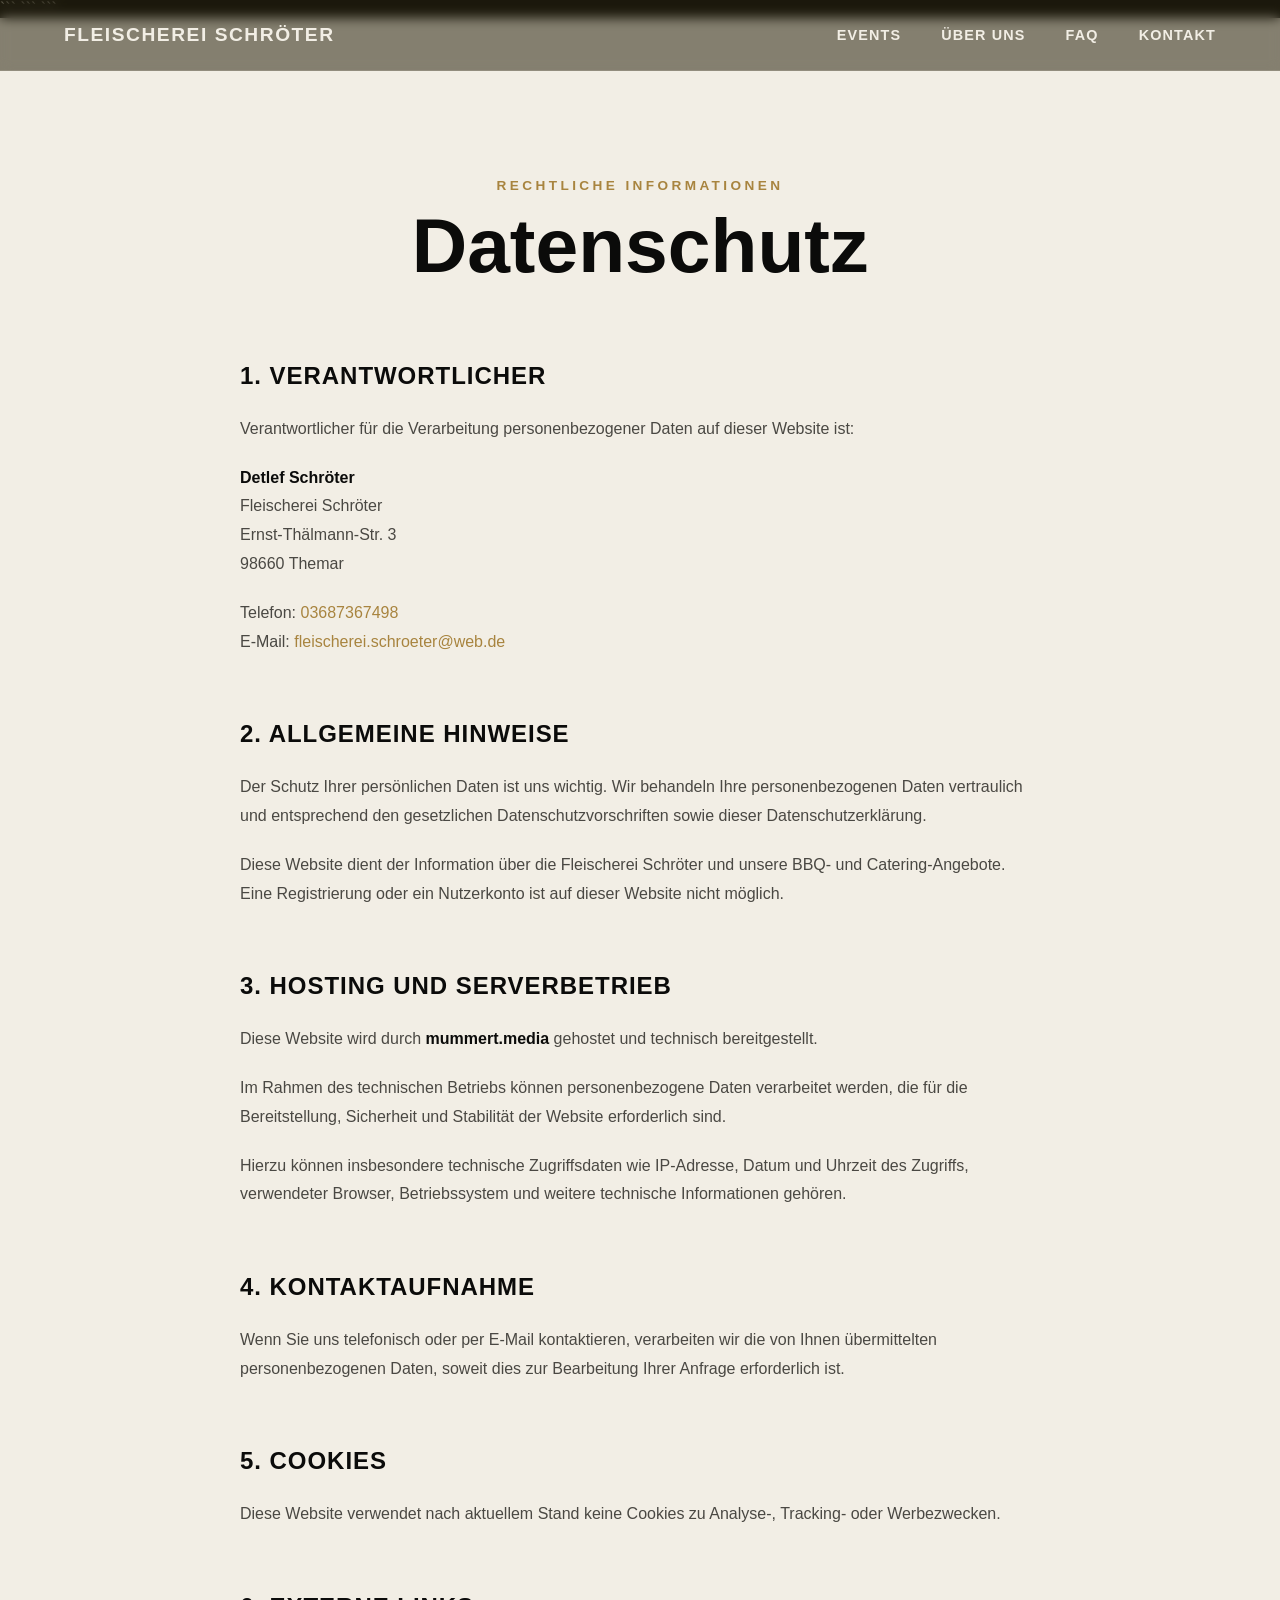
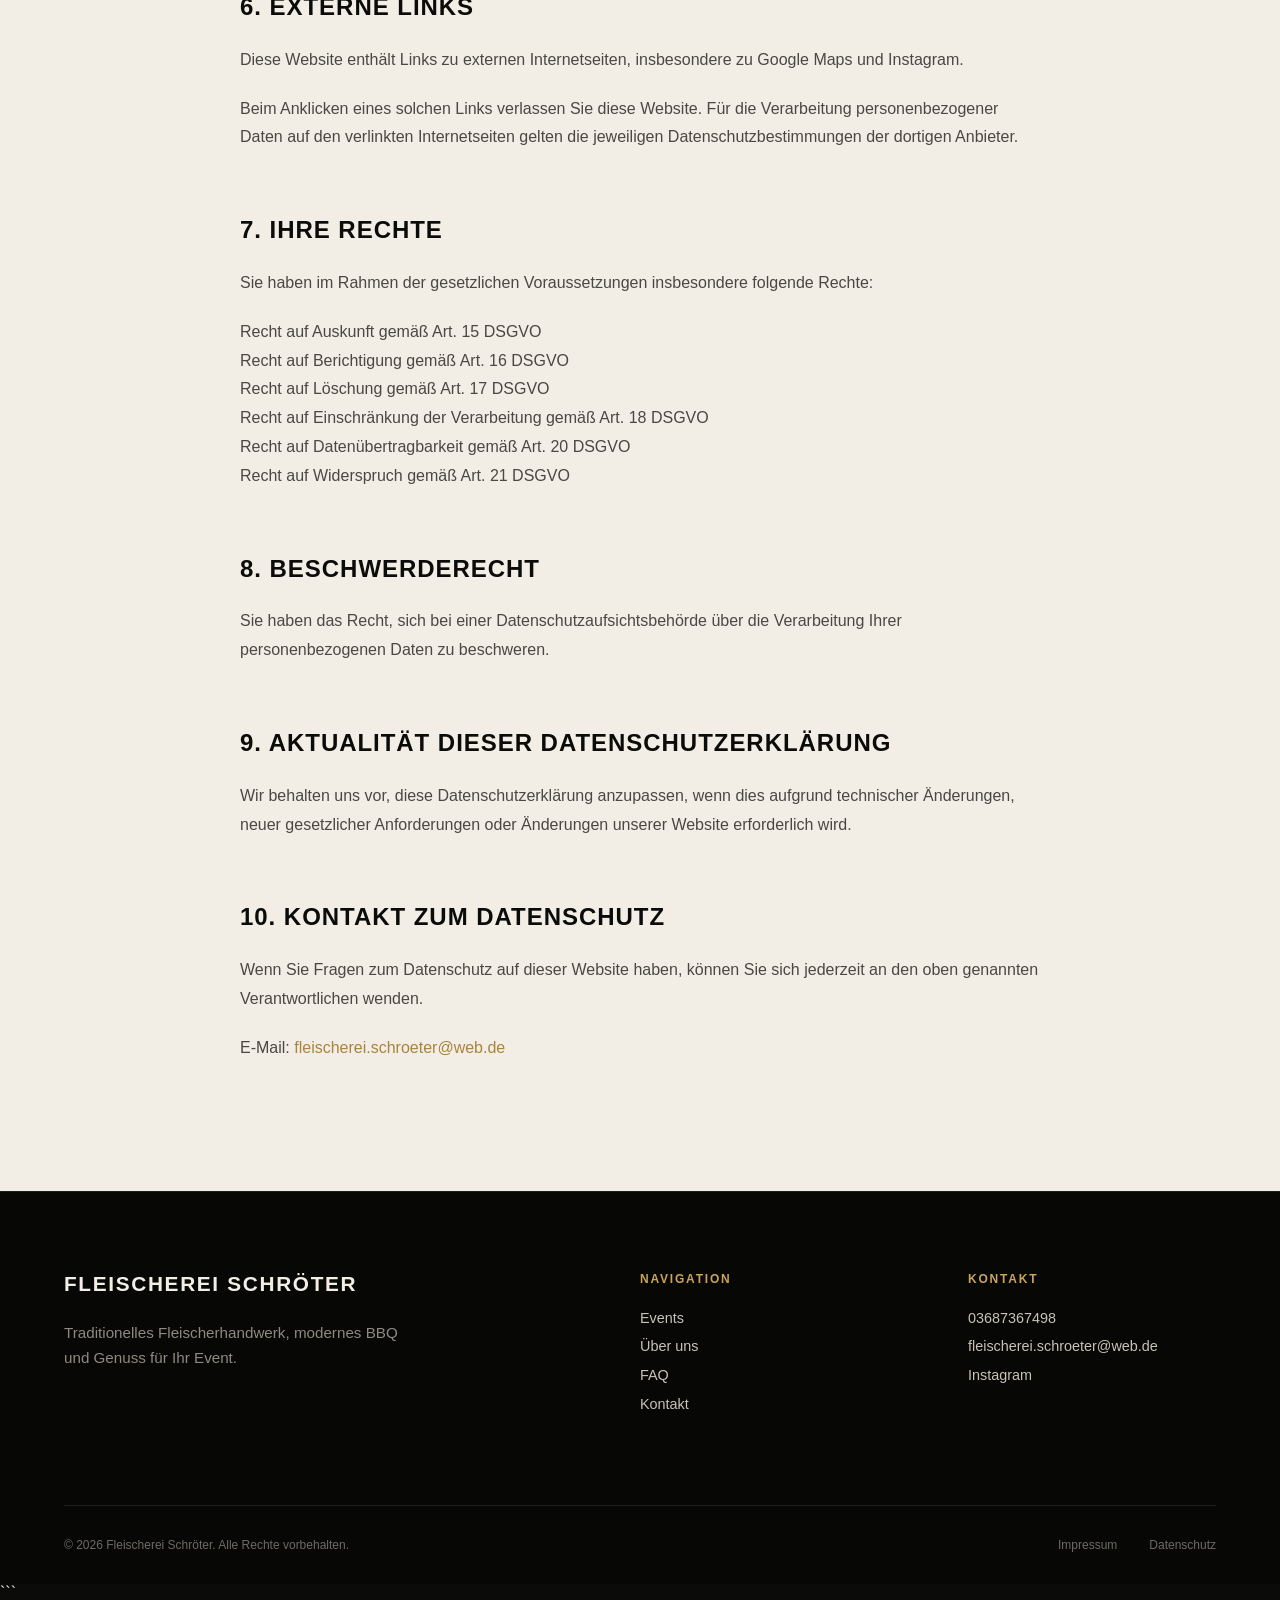
==== datenschutz.html @ 28e745dc "Initial commit" ====
<!DOCTYPE html>

<html lang="de">

<head>

```
<meta charset="UTF-8">

<meta
    name="viewport"
    content="width=device-width, initial-scale=1.0"
>

<title>Datenschutz | Fleischerei Schröter</title>

<link
    rel="stylesheet"
    href="css/style.css"
>
```

</head>

<body>

```
<header>

    <nav>

        <a
            href="index.html"
            class="logo"
        >
            Fleischerei Schröter
        </a>


        <button
            class="menu-toggle"
            aria-label="Menü öffnen"
        >

            <span></span>
            <span></span>
            <span></span>

        </button>


        <div class="nav-links">

            <a href="index.html#events">
                Events
            </a>

            <a href="index.html#about">
                Über uns
            </a>

            <a href="index.html#faq">
                FAQ
            </a>

            <a href="index.html#contact">
                Kontakt
            </a>

        </div>

    </nav>

</header>


<main>

    <section class="legal-page">

        <div class="legal-container">

            <div class="legal-header">

                <p class="section-eyebrow">
                    Rechtliche Informationen
                </p>

                <h1>
                    Datenschutz
                </h1>

            </div>


            <div class="legal-content">


                <section>

                    <h2>
                        1. Verantwortlicher
                    </h2>

                    <p>
                        Verantwortlicher für die Verarbeitung
                        personenbezogener Daten auf dieser Website ist:
                    </p>

                    <p>
                        <strong>
                            Detlef Schröter
                        </strong><br>

                        Fleischerei Schröter<br>

                        Ernst-Thälmann-Str. 3<br>

                        98660 Themar
                    </p>

                    <p>
                        Telefon:
                        <a href="tel:03687367498">
                            03687367498
                        </a>
                        <br>

                        E-Mail:
                        <a href="mailto:fleischerei.schroeter@web.de">
                            fleischerei.schroeter@web.de
                        </a>
                    </p>

                </section>


                <section>

                    <h2>
                        2. Allgemeine Hinweise
                    </h2>

                    <p>
                        Der Schutz Ihrer persönlichen Daten ist uns
                        wichtig. Wir behandeln Ihre personenbezogenen
                        Daten vertraulich und entsprechend den
                        gesetzlichen Datenschutzvorschriften sowie
                        dieser Datenschutzerklärung.
                    </p>

                    <p>
                        Diese Website dient der Information über die
                        Fleischerei Schröter und unsere BBQ- und
                        Catering-Angebote. Eine Registrierung oder ein
                        Nutzerkonto ist auf dieser Website nicht möglich.
                    </p>

                </section>


                <section>

                    <h2>
                        3. Hosting und Serverbetrieb
                    </h2>

                    <p>
                        Diese Website wird durch
                        <strong>mummert.media</strong> gehostet und
                        technisch bereitgestellt.
                    </p>

                    <p>
                        Im Rahmen des technischen Betriebs können
                        personenbezogene Daten verarbeitet werden,
                        die für die Bereitstellung, Sicherheit und
                        Stabilität der Website erforderlich sind.
                    </p>

                    <p>
                        Hierzu können insbesondere technische
                        Zugriffsdaten wie IP-Adresse, Datum und Uhrzeit
                        des Zugriffs, verwendeter Browser,
                        Betriebssystem und weitere technische
                        Informationen gehören.
                    </p>

                </section>


                <section>

                    <h2>
                        4. Kontaktaufnahme
                    </h2>

                    <p>
                        Wenn Sie uns telefonisch oder per E-Mail
                        kontaktieren, verarbeiten wir die von Ihnen
                        übermittelten personenbezogenen Daten, soweit
                        dies zur Bearbeitung Ihrer Anfrage erforderlich
                        ist.
                    </p>

                </section>


                <section>

                    <h2>
                        5. Cookies
                    </h2>

                    <p>
                        Diese Website verwendet nach aktuellem Stand
                        keine Cookies zu Analyse-, Tracking- oder
                        Werbezwecken.
                    </p>

                </section>


                <section>

                    <h2>
                        6. Externe Links
                    </h2>

                    <p>
                        Diese Website enthält Links zu externen
                        Internetseiten, insbesondere zu Google Maps
                        und Instagram.
                    </p>

                    <p>
                        Beim Anklicken eines solchen Links verlassen
                        Sie diese Website. Für die Verarbeitung
                        personenbezogener Daten auf den verlinkten
                        Internetseiten gelten die jeweiligen
                        Datenschutzbestimmungen der dortigen Anbieter.
                    </p>

                </section>


                <section>

                    <h2>
                        7. Ihre Rechte
                    </h2>

                    <p>
                        Sie haben im Rahmen der gesetzlichen
                        Voraussetzungen insbesondere folgende Rechte:
                    </p>

                    <p>
                        Recht auf Auskunft gemäß Art. 15 DSGVO<br>
                        Recht auf Berichtigung gemäß Art. 16 DSGVO<br>
                        Recht auf Löschung gemäß Art. 17 DSGVO<br>
                        Recht auf Einschränkung der Verarbeitung
                        gemäß Art. 18 DSGVO<br>
                        Recht auf Datenübertragbarkeit gemäß
                        Art. 20 DSGVO<br>
                        Recht auf Widerspruch gemäß Art. 21 DSGVO
                    </p>

                </section>


                <section>

                    <h2>
                        8. Beschwerderecht
                    </h2>

                    <p>
                        Sie haben das Recht, sich bei einer
                        Datenschutzaufsichtsbehörde über die
                        Verarbeitung Ihrer personenbezogenen Daten
                        zu beschweren.
                    </p>

                </section>


                <section>

                    <h2>
                        9. Aktualität dieser Datenschutzerklärung
                    </h2>

                    <p>
                        Wir behalten uns vor, diese
                        Datenschutzerklärung anzupassen, wenn dies
                        aufgrund technischer Änderungen, neuer
                        gesetzlicher Anforderungen oder Änderungen
                        unserer Website erforderlich wird.
                    </p>

                </section>


                <section>

                    <h2>
                        10. Kontakt zum Datenschutz
                    </h2>

                    <p>
                        Wenn Sie Fragen zum Datenschutz auf dieser
                        Website haben, können Sie sich jederzeit an
                        den oben genannten Verantwortlichen wenden.
                    </p>

                    <p>
                        E-Mail:
                        <a href="mailto:fleischerei.schroeter@web.de">
                            fleischerei.schroeter@web.de
                        </a>
                    </p>

                </section>


            </div>

        </div>

    </section>

</main>


<footer>

    <div class="footer-container">

        <div class="footer-main">

            <div class="footer-brand">

                <a
                    href="index.html"
                    class="footer-logo"
                >
                    Fleischerei Schröter
                </a>

                <p>
                    Traditionelles Fleischerhandwerk,
                    modernes BBQ und Genuss für Ihr Event.
                </p>

            </div>


            <div class="footer-navigation">

                <h3>
                    Navigation
                </h3>

                <a href="index.html#events">
                    Events
                </a>

                <a href="index.html#about">
                    Über uns
                </a>

                <a href="index.html#faq">
                    FAQ
                </a>

                <a href="index.html#contact">
                    Kontakt
                </a>

            </div>


            <div class="footer-contact">

                <h3>
                    Kontakt
                </h3>

                <a href="tel:03687367498">
                    03687367498
                </a>

                <a href="mailto:fleischerei.schroeter@web.de">
                    fleischerei.schroeter@web.de
                </a>

                <a
                    href="https://www.instagram.com/grillevents_schroeter/"
                    target="_blank"
                    rel="noopener noreferrer"
                >
                    Instagram
                </a>

            </div>

        </div>


        <div class="footer-bottom">

            <p>
                © 2026 Fleischerei Schröter.
                Alle Rechte vorbehalten.
            </p>

            <div class="footer-legal">

                <a href="impressum.html">
                    Impressum
                </a>

                <a href="datenschutz.html">
                    Datenschutz
                </a>

            </div>

        </div>

    </div>

</footer>


<script src="js/main.js"></script>
```

</body>

</html>
---- css/style.css ----
/* =========================
   RESET
   ========================= */

* {
    margin: 0;
    padding: 0;
    box-sizing: border-box;
}

html {
    scroll-behavior: smooth;
}

body {
    font-family: Arial, sans-serif;
    background-color: #0b0b0a;
    color: #f2eee5;
}


/* =========================
   HERO
   ========================= */

#hero {
    min-height: 100vh;

    display: flex;
    align-items: center;
    justify-content: center;

    position: relative;

    text-align: center;

    padding: 2rem;

    background-image: url("../assets/background.jpg");
    background-size: cover;
    background-position: center;
}


/* =========================
   HERO CONTENT
   ========================= */

.hero-content {
    max-width: 900px;
}

.hero-eyebrow {
    font-size: 1rem;
    text-transform: uppercase;
    letter-spacing: 0.3em;

    margin-bottom: 1.5rem;

    color: #c9a45c;
}

.hero-content h1 {
    font-size: clamp(3rem, 7vw, 6rem);
    line-height: 1;
    font-weight: 700;

    margin-bottom: 1.5rem;
}

.hero-subtitle {
    font-size: 1.25rem;
    letter-spacing: 0.08em;
    text-transform: uppercase;

    margin-bottom: 2.5rem;
}


/* =========================
   BUTTON
   ========================= */

.hero-button {
    display: inline-block;

    padding: 1rem 2rem;

    color: #0b0b0a;
    background-color: #c9a45c;

    text-decoration: none;
    font-weight: 700;
    text-transform: uppercase;
    letter-spacing: 0.08em;

    transition: 0.3s ease;
}

.hero-button:hover {
    background-color: #f2eee5;
}

/* =========================
   HEADER
   ========================= */

header {
    position: fixed;

    top: 0;
    left: 0;

    width: 100%;

    z-index: 10;

    background: rgba(43, 38, 16, 0.55);

    border-bottom: 1px solid rgba(242, 238, 229, 0.12);

    backdrop-filter: blur(6px);
}

nav {
    display: flex;

    align-items: center;
    justify-content: space-between;

    padding: 1.5rem 4rem;
}

.logo {
    color: #f2eee5;

    text-decoration: none;

    font-size: 1.2rem;
    font-weight: 700;

    letter-spacing: 0.08em;
    text-transform: uppercase;
}

.nav-links {
    display: flex;

    gap: 2.5rem;
}

.nav-links a {
    color: #f2eee5;

    text-decoration: none;

    font-size: 0.9rem;
    font-weight: 600;

    text-transform: uppercase;
    letter-spacing: 0.08em;

    transition: color 0.3s ease;
}

.nav-links a:hover {
    color: #c9a45c;
}

/* =========================
   EVENTS
   ========================= */

#events {
    padding: 8rem 4rem;

    background-color: #f2eee5;
    color: #0b0b0a;
}


/* =========================
   SECTION HEADER
   ========================= */

.section-header {
    max-width: 800px;

    margin: 0 auto 5rem;

    text-align: center;
}

.section-eyebrow {
    margin-bottom: 1rem;

    color: #a8843f;

    font-size: 0.85rem;
    font-weight: 700;

    text-transform: uppercase;
    letter-spacing: 0.25em;
}

.section-header h2 {
    margin-bottom: 1.5rem;

    font-size: clamp(2.5rem, 5vw, 4.5rem);
    line-height: 1;
}

.section-intro {
    max-width: 600px;

    margin: 0 auto;

    font-size: 1.1rem;
    line-height: 1.7;
}


/* =========================
   EVENTS GRID
   ========================= */

.events-grid {
    max-width: 1200px;

    margin: 0 auto;

    display: grid;

    grid-template-columns: repeat(2, 1fr);

    gap: 2rem;
}


/* =========================
   EVENT CARD
   ========================= */

.event-card {
    min-height: 500px;

    padding: 3rem;

    display: flex;
    align-items: center;

    border: 1px solid rgba(11, 11, 10, 0.15);

    background-color: #ebe6dc;

    transition:
        transform 0.3s ease,
        box-shadow 0.3s ease;
}

.event-content {
    width: 100%;
    text-align: center;
}

.event-card:hover {
    transform: translateY(-5px);

    box-shadow: 0 15px 40px rgba(0, 0, 0, 0.12);
}

.event-link {
    display: inline-flex;

    align-items: center;
    gap: 0.75rem;

    margin-top: 2.5rem;

    color: #0b0b0a;

    text-decoration: none;

    font-size: 0.85rem;
    font-weight: 700;

    text-transform: uppercase;
    letter-spacing: 0.1em;
}

.event-link span {
    font-size: 1.2rem;

    transition: transform 0.3s ease;
}

.event-link:hover span {
    transform: translateX(6px);
}



/* =========================
   EVENT TITLE
   ========================= */

.event-card h3 {
    margin-bottom: 1.5rem;

    font-size: clamp(2rem, 3vw, 3rem);
    line-height: 1;
    text-transform: uppercase;
}


/* =========================
   EVENT TEXT
   ========================= */

.event-card p {
    max-width: 450px;
    margin: 0 auto;
}

.event-card p:not(.event-number) {
    color: #4a4843;
    line-height: 1.7;
}

/* =========================
   LIVE BBQ – INTRO
========================= */

#live-bbq {
    padding: 8rem 4rem;
    background-color: #0b0b0a;
    color: #f2eee5;
}

.live-bbq-intro {
    max-width: 1300px;
    margin: 0 auto;

    display: grid;
    grid-template-columns: 0.8fr 1.2fr;
    gap: 6rem;

    align-items: center;
}

/* TEXT */

.live-bbq-text {
    max-width: 500px;
}

.live-bbq-text h2 {
    margin-bottom: 2rem;

    font-size: clamp(3rem, 5vw, 5rem);
    line-height: 0.95;
}

.live-bbq-description {
    color: #c8c3b9;
    font-size: 1.1rem;
    line-height: 1.8;
}


/* IMAGES */

.live-bbq-images {
    position: relative;
    min-height: 600px;
}

.live-bbq-image {
    position: absolute;
    overflow: hidden;
}

.live-bbq-image img {
    width: 100%;
    height: 100%;

    display: block;

    object-fit: cover;
}


/* MAIN IMAGE */

.main-image {
    width: 75%;
    height: 500px;

    top: 0;
    right: 0;
}


/* SECONDARY IMAGE */

.secondary-image {
    width: 45%;
    height: 300px;

    bottom: 0;
    left: 0;

    border: 8px solid #0b0b0a;
}

/* =========================
   LIVE BBQ – ABLAUF
========================= */

.live-bbq-process {
    max-width: 1300px;
    margin: 8rem auto 0;
}

.process-header {
    text-align: center;
    margin-bottom: 5rem;
}

.process-header h2 {
    font-size: clamp(2.5rem, 4vw, 4rem);
    line-height: 1;
}


/* STEPS */

.process-steps {
    display: grid;
    grid-template-columns: repeat(4, 1fr);
    position: relative;
}


/* HORIZONTAL LINE */

.process-steps::before {
    content: "";

    position: absolute;

    top: 22px;
    left: 12%;
    right: 12%;

    height: 1px;

    background-color: rgba(242, 238, 229, 0.25);
}


/* INDIVIDUAL STEP */

.process-step {
    position: relative;
    text-align: center;
    padding: 0 1.5rem;
}


/* NUMBER */

.process-number {
    width: 44px;
    height: 44px;

    margin: 0 auto 2rem;

    display: flex;
    align-items: center;
    justify-content: center;

    position: relative;
    z-index: 1;

    border: 1px solid #c9a45c;

    background-color: #0b0b0a;

    color: #c9a45c;

    font-size: 0.8rem;
    font-weight: 700;
}


/* TITLE */

.process-step h3 {
    margin-bottom: 1rem;

    font-size: 1.1rem;

    text-transform: uppercase;
    letter-spacing: 0.05em;
}


/* DESCRIPTION */

.process-step p {
    color: #a9a49b;

    font-size: 0.95rem;
    line-height: 1.7;
}

/* =========================
   LIVE BBQ – CTA
========================= */

.live-bbq-cta {
    max-width: 800px;
    margin: 6rem auto 0;
    padding-top: 4rem;

    text-align: center;

    border-top: 1px solid rgba(242, 238, 229, 0.15);
}

.live-bbq-cta h2 {
    margin-bottom: 1rem;

    font-size: clamp(2.2rem, 4vw, 3.5rem);
    line-height: 1;
}

.live-bbq-cta p:not(.section-eyebrow) {
    max-width: 550px;
    margin: 0 auto;

    color: #c8c3b9;
    font-size: 1rem;
    line-height: 1.7;
}

.cta-button {
    display: inline-flex;
    align-items: center;
    gap: 0.75rem;

    margin-top: 2rem;
    padding: 0.9rem 1.8rem;

    background-color: #c9a45c;
    color: #0b0b0a;

    text-decoration: none;
    text-transform: uppercase;
    letter-spacing: 0.1em;
    font-size: 0.8rem;
    font-weight: 700;

    transition:
        background-color 0.3s ease,
        transform 0.3s ease;
}

.cta-button span {
    font-size: 1.1rem;
    transition: transform 0.3s ease;
}

.cta-button:hover {
    background-color: #f2eee5;
    transform: translateY(-3px);
}

.cta-button:hover span {
    transform: translateX(5px);
}

/* =========================
   BBQ-BUFFET – INTRO
========================= */

#bbq-buffet {
    padding: 8rem 4rem;
    background-color: #f2eee5;
    color: #0b0b0a;
}

.bbq-buffet-intro {
    max-width: 1300px;
    margin: 0 auto;

    display: grid;
    grid-template-columns: 1.2fr 0.8fr;
    gap: 6rem;

    align-items: center;
}


/* IMAGES */

.bbq-buffet-images {
    position: relative;
    min-height: 600px;
}

.bbq-buffet-image {
    position: absolute;
    overflow: hidden;
}

.bbq-buffet-image img {
    width: 100%;
    height: 100%;

    display: block;

    object-fit: cover;
}


/* MAIN IMAGE */

.bbq-buffet-image.main-image {
    width: 75%;
    height: 500px;

    top: 0;
    left: 0;
}


/* SECONDARY IMAGE */

.bbq-buffet-image.secondary-image {
    width: 45%;
    height: 300px;

    bottom: 0;
    right: 0;

    border: 8px solid #f2eee5;
}


/* TEXT */

.bbq-buffet-text {
    max-width: 500px;
}

.bbq-buffet-text h2 {
    margin-bottom: 2rem;

    font-size: clamp(3rem, 5vw, 5rem);
    line-height: 0.95;
}

.bbq-buffet-description {
    color: #4a4843;
    font-size: 1.1rem;
    line-height: 1.8;
}

/* =========================
   ABLAUF / PROCESS
========================= */

.process-header {
    max-width: 800px;
    margin: 8rem auto 5rem;

    text-align: center;
}

.process-header h2 {
    font-size: clamp(2.2rem, 4vw, 3.5rem);
    line-height: 1;
}


/* STEPS */

.process-steps {
    max-width: 1200px;
    margin: 0 auto;

    display: grid;
    grid-template-columns: repeat(4, 1fr);

    position: relative;
}


/* LINE */

.process-steps::before {
    content: "";

    position: absolute;

    top: 18px;
    left: 8%;
    right: 8%;

    height: 1px;

    background-color: currentColor;

    opacity: 0.2;
}


/* STEP */

.process-step {
    position: relative;

    padding: 0 1.5rem;

    text-align: center;
}

.process-number {
    width: 36px;
    height: 36px;

    margin: 0 auto 2rem;

    display: flex;
    align-items: center;
    justify-content: center;

    position: relative;
    z-index: 1;

    border: 1px solid currentColor;

    background-color: inherit;

    font-size: 0.75rem;
    font-weight: 700;
}

.process-step h3 {
    margin-bottom: 1rem;

    font-size: 1.1rem;
    line-height: 1.2;
    text-transform: uppercase;
    letter-spacing: 0.04em;
}

.process-step p {
    color: inherit;
    opacity: 0.65;

    font-size: 0.95rem;
    line-height: 1.6;
}

/* =========================
   BBQ-BUFFET – CTA
========================= */

.bbq-buffet-cta {
    max-width: 800px;
    margin: 6rem auto 0;
    padding-top: 4rem;

    text-align: center;

    border-top: 1px solid rgba(11, 11, 10, 0.15);
}

.bbq-buffet-cta h2 {
    margin-bottom: 1rem;

    font-size: clamp(2.2rem, 4vw, 3.5rem);
    line-height: 1;
}

.bbq-buffet-cta p:not(.section-eyebrow) {
    max-width: 550px;
    margin: 0 auto;

    color: #4a4843;
    font-size: 1rem;
    line-height: 1.7;
}

.bbq-buffet-cta .cta-button {
    display: inline-flex;
    align-items: center;
    gap: 0.75rem;

    margin-top: 2rem;
    padding: 0.9rem 1.8rem;

    background-color: #0b0b0a;
    color: #f2eee5;

    text-decoration: none;
    text-transform: uppercase;
    letter-spacing: 0.1em;
    font-size: 0.8rem;
    font-weight: 700;

    transition:
        background-color 0.3s ease,
        color 0.3s ease,
        transform 0.3s ease;
}

.bbq-buffet-cta .cta-button span {
    font-size: 1.1rem;

    transition: transform 0.3s ease;
}

.bbq-buffet-cta .cta-button:hover {
    background-color: #c9a45c;
    color: #0b0b0a;

    transform: translateY(-3px);
}

.bbq-buffet-cta .cta-button:hover span {
    transform: translateX(5px);
}

/* =========================
   ÜBER UNS
========================= */

#about {
    padding: 9rem 4rem;
    background-color: #0b0b0a;
    color: #f2eee5;
}

.about-container {
    max-width: 1300px;
    margin: 0 auto;

    display: grid;
    grid-template-columns: 0.9fr 1.1fr;
    gap: 7rem;

    align-items: center;
}


/* IMAGE */

.about-image {
    height: 650px;
    overflow: hidden;
}

.about-image img {
    width: 100%;
    height: 100%;

    display: block;

    object-fit: cover;
}


/* CONTENT */

.about-content {
    max-width: 650px;
}

.about-content h2 {
    margin-bottom: 3rem;

    font-size: clamp(3rem, 5vw, 5rem);
    line-height: 0.95;
}

.about-text {
    max-width: 600px;
}

.about-text p {
    margin-bottom: 1.5rem;

    color: #c8c3b9;

    font-size: 1.05rem;
    line-height: 1.8;
}

.about-text p:last-child {
    margin-bottom: 0;
}

/* =========================
   FAQ
========================= */

#faq {
    padding: 9rem 4rem;
    background-color: #f2eee5;
    color: #0b0b0a;
}

.faq-container {
    max-width: 1000px;
    margin: 0 auto;
}

.faq-header {
    max-width: 700px;
    margin: 0 auto 5rem;
    text-align: center;
}

.faq-header h2 {
    margin-bottom: 1.5rem;
    font-size: clamp(2.5rem, 5vw, 4rem);
    line-height: 1;
}

.faq-header > p:last-child {
    color: #4a4843;
    font-size: 1.05rem;
    line-height: 1.7;
}


/* FAQ list */

.faq-list {
    border-top: 1px solid rgba(11, 11, 10, 0.2);
}

.faq-item {
    border-bottom: 1px solid rgba(11, 11, 10, 0.2);
}


/* Question */

.faq-item summary {
    display: flex;
    align-items: center;
    justify-content: space-between;

    gap: 2rem;
    padding: 1.8rem 0;

    cursor: pointer;

    font-size: 1.05rem;
    font-weight: 700;
    line-height: 1.4;

    list-style: none;
}

.faq-item summary::-webkit-details-marker {
    display: none;
}


/* Plus */

.faq-item summary span {
    flex-shrink: 0;

    font-size: 1.6rem;
    font-weight: 300;

    color: #a8843f;

    transition: transform 0.3s ease;
}


/* Answer */

.faq-item p {
    max-width: 800px;
    margin: 0 0 1.5rem;

    color: #4a4843;

    font-size: 1rem;
    line-height: 1.8;
}

.faq-item p:last-child {
    margin-bottom: 2rem;
}


/* Open state */

.faq-item[open] summary span {
    transform: rotate(45deg);
}

.faq-item[open] summary {
    color: #a8843f;
}

/* =========================
   CONTACT
========================= */

#contact {
    padding: 9rem 4rem;
    background-color: #0b0b0a;
    color: #f2eee5;
}

.contact-container {
    max-width: 1300px;
    margin: 0 auto;
}


/* =========================
   CONTACT HEADER
========================= */

.contact-header {
    max-width: 750px;
    margin: 0 auto 5rem;
    text-align: center;
}

.contact-header h2 {
    margin-bottom: 1.5rem;
    font-size: clamp(2.8rem, 5vw, 4.5rem);
    line-height: 1;
}

.contact-header > p:last-child {
    max-width: 600px;
    margin: 0 auto;

    color: #c8c3b9;

    font-size: 1.05rem;
    line-height: 1.7;
}


/* =========================
   CONTACT OPTIONS
========================= */

.contact-options {
    max-width: 1000px;
    margin: 0 auto 9rem;

    display: grid;
    grid-template-columns: repeat(3, 1fr);

    background-color: #f2eee5;
    color: #0b0b0a;

    border: 1px solid #f2eee5;
}

.contact-option {
    display: flex;
    align-items: center;

    gap: 1.2rem;
    padding: 2rem;

    color: #0b0b0a;
    text-decoration: none;

    transition:
        background-color 0.3s ease,
        color 0.3s ease;
}

.contact-option + .contact-option {
    border-left: 1px solid rgba(11, 11, 10, 0.15);
}

.contact-option:hover {
    background-color: #ebe6dc;
    color: #a8843f;
}


/* Contact icons */

.contact-icon {
    width: 44px;
    height: 44px;

    display: flex;
    align-items: center;
    justify-content: center;

    flex-shrink: 0;

    border: 1px solid #a8843f;

    color: #a8843f;

    font-size: 1.1rem;
}


/* Contact text */

.contact-label {
    display: block;

    margin-bottom: 0.3rem;

    color: #6b675f;

    font-size: 0.7rem;
    font-weight: 700;

    text-transform: uppercase;
    letter-spacing: 0.12em;
}

.contact-value {
    display: block;

    font-size: 0.95rem;
    font-weight: 600;
}


/* =========================
   LOCATIONS HEADER
========================= */

.locations-header {
    max-width: 750px;
    margin: 0 auto 4rem;

    text-align: center;
}

.locations-header h2 {
    font-size: clamp(2.2rem, 4vw, 3.5rem);
    line-height: 1;
}


/* =========================
   LOCATIONS GRID
========================= */

.locations-grid {
    display: grid;
    grid-template-columns: repeat(2, 1fr);

    gap: 2rem;
}


/* =========================
   LOCATION CARD
========================= */

.location-card {
    overflow: hidden;

    background-color: #f2eee5;
    color: #0b0b0a;

    border: 1px solid #f2eee5;

    transition:
        transform 0.3s ease,
        box-shadow 0.3s ease;
}

.location-card:hover {
    transform: translateY(-4px);

    box-shadow:
        0 20px 50px rgba(0, 0, 0, 0.35);
}


/* =========================
   LOCATION IMAGE
========================= */

.location-image {
    width: 100%;
    height: 350px;

    overflow: hidden;
}

.location-image img {
    width: 100%;
    height: 100%;

    display: block;

    object-fit: cover;

    transition: transform 0.5s ease;
}

.location-card:hover .location-image img {
    transform: scale(1.03);
}


/* =========================
   LOCATION CONTENT
========================= */

.location-content {
    padding: 2.5rem;
}

.location-type {
    margin-bottom: 0.75rem;

    color: #a8843f;

    font-size: 0.75rem;
    font-weight: 700;

    text-transform: uppercase;
    letter-spacing: 0.2em;
}

.location-content h3 {
    margin-bottom: 2rem;

    font-size: clamp(1.8rem, 3vw, 2.5rem);
    line-height: 1;
}

.location-address {
    margin-bottom: 2.5rem;
}

.location-address p {
    color: #4a4843;

    font-size: 1rem;
    line-height: 1.7;
}


/* =========================
   OPENING HOURS
========================= */

.opening-hours {
    padding-top: 2rem;

    border-top: 1px solid rgba(11, 11, 10, 0.15);
}

.opening-hours h4 {
    margin-bottom: 1.5rem;

    color: #0b0b0a;

    font-size: 0.75rem;
    font-weight: 700;

    text-transform: uppercase;
    letter-spacing: 0.15em;
}

.opening-hours p {
    margin-bottom: 1rem;

    color: #4a4843;

    font-size: 0.9rem;
    line-height: 1.6;
}

.opening-hours p:last-child {
    margin-bottom: 0;
}

.opening-hours strong {
    color: #0b0b0a;
}


/* =========================
   PICKUP NOTE
========================= */

.pickup-note {
    margin-top: 1.5rem;
    padding-top: 1.5rem;

    border-top: 1px solid rgba(168, 132, 63, 0.25);

    color: #a8843f !important;

    font-weight: 600;
}


/* =========================
   MAP LINK
========================= */

.location-link {
    display: inline-flex;
    align-items: center;

    gap: 0.75rem;

    margin-top: 2.5rem;

    color: #0b0b0a;

    text-decoration: none;

    font-size: 0.8rem;
    font-weight: 700;

    text-transform: uppercase;
    letter-spacing: 0.1em;

    transition: color 0.3s ease;
}

.location-link span {
    font-size: 1.1rem;

    transition: transform 0.3s ease;
}

.location-link:hover {
    color: #a8843f;
}

.location-link:hover span {
    transform: translateX(5px);
}

/* =========================
   FOOTER
========================= */

footer {
    padding: 5rem 4rem 2rem;

    background-color: #070706;
    color: #f2eee5;

    border-top: 1px solid rgba(242, 238, 229, 0.1);
}

.footer-container {
    max-width: 1300px;
    margin: 0 auto;
}


/* =========================
   FOOTER MAIN
========================= */

.footer-main {
    display: grid;
    grid-template-columns: 2fr 1fr 1fr;

    gap: 5rem;

    padding-bottom: 5rem;
}


/* =========================
   FOOTER BRAND
========================= */

.footer-brand {
    max-width: 400px;
}

.footer-logo {
    display: inline-block;

    margin-bottom: 1.5rem;

    color: #f2eee5;

    text-decoration: none;

    font-size: 1.3rem;
    font-weight: 700;

    text-transform: uppercase;
    letter-spacing: 0.08em;
}

.footer-brand p {
    max-width: 350px;

    color: #8f8a80;

    font-size: 0.95rem;
    line-height: 1.7;
}


/* =========================
   FOOTER COLUMNS
========================= */

.footer-navigation,
.footer-contact {
    display: flex;
    flex-direction: column;

    align-items: flex-start;
}

.footer-navigation h3,
.footer-contact h3 {
    margin-bottom: 1.5rem;

    color: #c9a45c;

    font-size: 0.75rem;
    font-weight: 700;

    text-transform: uppercase;
    letter-spacing: 0.15em;
}

.footer-navigation a,
.footer-contact a {
    margin-bottom: 0.8rem;

    color: #c8c3b9;

    text-decoration: none;

    font-size: 0.9rem;

    transition: color 0.3s ease;
}

.footer-navigation a:hover,
.footer-contact a:hover {
    color: #c9a45c;
}


/* =========================
   FOOTER BOTTOM
========================= */

.footer-bottom {
    display: flex;
    align-items: center;
    justify-content: space-between;

    padding-top: 2rem;

    border-top: 1px solid rgba(242, 238, 229, 0.1);
}

.footer-bottom p {
    color: #6f6b64;

    font-size: 0.75rem;
}

.footer-legal {
    display: flex;
    gap: 2rem;
}

.footer-legal a {
    color: #6f6b64;

    text-decoration: none;

    font-size: 0.75rem;

    transition: color 0.3s ease;
}

.footer-legal a:hover {
    color: #c9a45c;
}


/* =========================
   MOBILE MENU BUTTON
========================= */

.menu-toggle {
    display: none;

    width: 50px;
    height: 50px;

    padding: 0;

    border: 1px solid rgba(242, 238, 229, 0.3);
    background: transparent;

    cursor: pointer;

    align-items: center;
    justify-content: center;
    flex-direction: column;

    gap: 5px;
}

.menu-toggle span {
    width: 24px;
    height: 1px;

    background-color: #f2eee5;

    transition: transform 0.3s ease, opacity 0.3s ease;
}


/* =========================
   MOBILE
========================= */

@media (max-width: 768px) {

    nav {
        padding: 1.2rem 1.5rem;
    }

    .menu-toggle {
        display: flex;
    }

    .nav-links {
        display: none;
    }

} 

@media (max-width: 768px) {

    .nav-links.active {
        display: flex;

        position: absolute;
        top: 100%;
        left: 0;
        width: 100%;

        flex-direction: column;
        gap: 0;

        padding: 1rem 1.5rem 1.5rem;

        background-color: rgba(11, 11, 10, 0.97);
        border-top: 1px solid rgba(242, 238, 229, 0.1);
    }

    .nav-links.active a {
        padding: 1rem 0;

        border-bottom: 1px solid rgba(242, 238, 229, 0.1);
    }

    .nav-links.active a:last-child {
        border-bottom: none;
    }

}

@media (max-width: 768px) {

    .menu-toggle.active span:nth-child(1) {
        transform: translateY(6px) rotate(45deg);
    }

    .menu-toggle.active span:nth-child(2) {
        opacity: 0;
    }

    .menu-toggle.active span:nth-child(3) {
        transform: translateY(-6px) rotate(-45deg);
    }

}

/* =========================
   EVENTS — RESPONSIVE
========================= */

@media (max-width: 900px) {

    #events {
        padding: 6rem 2rem;
    }

    .section-header {
        margin-bottom: 4rem;
    }

    .events-grid {
        gap: 1.5rem;
    }

    .event-card {
        min-height: 340px;
        padding: 2.5rem;
    }

}


@media (max-width: 600px) {

    #events {
        padding: 5rem 1.5rem;
    }

    .section-header {
        margin-bottom: 3rem;
    }

    .section-intro {
        font-size: 1rem;
    }

    .events-grid {
        grid-template-columns: 1fr;
        gap: 1.5rem;
    }

    .event-card {
        min-height: 320px;
        padding: 2rem 1.5rem;
    }

    .event-card h3 {
        font-size: 2rem;
    }

    .event-card p {
        font-size: 0.95rem;
    }

    .event-link {
        margin-top: 2rem;
    }

}

/* =========================
   LIVE BBQ — RESPONSIVE
========================= */

@media (max-width: 900px) {

    #live-bbq {
        padding: 6rem 2rem;
    }

    .live-bbq-intro {
        grid-template-columns: 1fr;
        gap: 4rem;
    }

    .live-bbq-text {
        max-width: 700px;
    }

    .live-bbq-images {
        min-height: 550px;
    }

}


@media (max-width: 600px) {

    #live-bbq {
        padding: 5rem 1.5rem;
    }

    .live-bbq-intro {
        gap: 3rem;
    }

    .live-bbq-text h2 {
        font-size: clamp(2.8rem, 12vw, 4rem);
    }

    .live-bbq-description {
        font-size: 1rem;
    }

    .live-bbq-images {
        min-height: 400px;
    }

    .main-image {
        width: 82%;
        height: 330px;
    }

    .secondary-image {
        width: 48%;
        height: 200px;
        border-width: 6px;
    }

}

/* =========================
   PROCESS — RESPONSIVE
========================= */

@media (max-width: 900px) {

    .process-header {
        margin: 6rem auto 4rem;
    }

    .process-steps {
        grid-template-columns: repeat(2, 1fr);
        row-gap: 4rem;
    }

    .process-steps::before {
        display: none;
    }

}


@media (max-width: 600px) {

    .process-header {
        margin: 5rem auto 3rem;
    }

    .process-header h2 {
        font-size: 2.2rem;
    }

    .process-steps {
        grid-template-columns: 1fr;
        gap: 3rem;
    }

    .process-step {
        padding: 0;
    }

    .process-number {
        margin-bottom: 1.5rem;
    }

    .process-step p {
        max-width: 400px;
        margin: 0 auto;
    }

}

/* =========================
   BBQ BUFFET — RESPONSIVE
========================= */

@media (max-width: 900px) {

    #bbq-buffet {
        padding: 6rem 2rem;
    }

    .bbq-buffet-intro {
        grid-template-columns: 1fr;
        gap: 4rem;
    }

    .bbq-buffet-images {
        min-height: 550px;
    }

    .bbq-buffet-text {
        max-width: 700px;
    }

}


@media (max-width: 600px) {

    #bbq-buffet {
        padding: 5rem 1.5rem;
    }

    .bbq-buffet-intro {
        grid-template-columns: 1fr;
        gap: 3rem;
    }

    .bbq-buffet-images {
        min-height: 400px;
    }

    .bbq-buffet-image.main-image {
        width: 82%;
        height: 330px;
    }

    .bbq-buffet-image.secondary-image {
        width: 48%;
        height: 200px;
        border-width: 6px;
    }

    .bbq-buffet-text {
        max-width: 700px;
    }

    .bbq-buffet-text h2 {
        font-size: clamp(2.8rem, 12vw, 4rem);
    }

    .bbq-buffet-description {
        font-size: 1rem;
    }

}

/* =========================
   BBQ BUFFET CTA — RESPONSIVE
========================= */

@media (max-width: 900px) {

    .bbq-buffet-cta {
        margin-top: 5rem;
        padding-top: 3.5rem;
    }

}


@media (max-width: 600px) {

    .bbq-buffet-cta {
        margin-top: 4rem;
        padding-top: 3rem;
    }

    .bbq-buffet-cta h2 {
        font-size: 2.5rem;
    }

    .bbq-buffet-cta p:not(.section-eyebrow) {
        font-size: 0.95rem;
    }

    .bbq-buffet-cta .cta-button {
        width: 100%;
        justify-content: center;
        padding: 1rem 1.5rem;
    }

}

/* =========================
   ABOUT — RESPONSIVE
========================= */

@media (max-width: 900px) {

    #about {
        padding: 7rem 2rem;
    }

    .about-container {
        grid-template-columns: 1fr;
        gap: 4rem;
    }

    .about-image {
        height: 550px;
    }

    .about-content {
        max-width: 700px;
    }

}


@media (max-width: 600px) {

    #about {
        padding: 5rem 1.5rem;
    }

    .about-container {
        gap: 3rem;
    }

    .about-image {
        height: 400px;
    }

    .about-content h2 {
        font-size: clamp(2.8rem, 12vw, 4rem);
        margin-bottom: 2rem;
    }

    .about-text p {
        font-size: 1rem;
        line-height: 1.75;
    }

}

/* =========================
   FAQ — RESPONSIVE
========================= */

@media (max-width: 900px) {

    #faq {
        padding: 7rem 2rem;
    }

    .faq-header {
        margin-bottom: 4rem;
    }

    .faq-item summary {
        gap: 1.5rem;
    }

}


@media (max-width: 600px) {

    #faq {
        padding: 5rem 1.5rem;
    }

    .faq-header {
        margin-bottom: 3rem;
    }

    .faq-header h2 {
        font-size: 2.5rem;
    }

    .faq-header > p:last-child {
        font-size: 1rem;
    }

    .faq-item summary {
        padding: 1.5rem 0;
        gap: 1rem;
        font-size: 1rem;
    }

    .faq-item summary span {
        font-size: 1.4rem;
    }

    .faq-item p {
        font-size: 0.95rem;
        line-height: 1.7;
    }

}

/* =========================
   CONTACT — RESPONSIVE
========================= */

@media (max-width: 900px) {

    #contact {
        padding: 7rem 2rem;
    }

    .contact-header {
        margin-bottom: 4rem;
    }

    .contact-options {
        max-width: 700px;
        grid-template-columns: 1fr;
        margin-bottom: 7rem;
    }

    .contact-option + .contact-option {
        border-left: none;
        border-top: 1px solid rgba(11, 11, 10, 0.15);
    }

    .locations-grid {
        grid-template-columns: 1fr;
        gap: 2rem;
    }

}


@media (max-width: 600px) {

    #contact {
        padding: 5rem 1.5rem;
    }

    .contact-header {
        margin-bottom: 3rem;
    }

    .contact-header h2 {
        font-size: 2.5rem;
    }

    .contact-header > p:last-child {
        font-size: 1rem;
    }

    .contact-options {
        margin-bottom: 5rem;
    }

    .contact-option {
        padding: 1.5rem;
    }

    .contact-value {
        font-size: 0.85rem;
    }

    .locations-header {
        margin-bottom: 3rem;
    }

    .locations-header h2 {
        font-size: 2.3rem;
    }

    .location-image {
        height: 250px;
    }

    .location-content {
        padding: 2rem 1.5rem;
    }

    .location-content h3 {
        font-size: 2rem;
    }

    .location-address {
        margin-bottom: 2rem;
    }

    .location-link {
        margin-top: 2rem;
    }

}

/* =========================
   FOOTER — RESPONSIVE
========================= */

@media (max-width: 900px) {

    footer {
        padding: 4rem 2rem 2rem;
    }

    .footer-main {
        grid-template-columns: 1fr 1fr;
        gap: 3rem;
        padding-bottom: 4rem;
    }

    .footer-brand {
        grid-column: 1 / -1;
        max-width: 500px;
    }

}


@media (max-width: 600px) {

    footer {
        padding: 4rem 1.5rem 1.5rem;
    }

    .footer-main {
        grid-template-columns: 1fr;
        gap: 3rem;
        padding-bottom: 3rem;
    }

    .footer-brand {
        grid-column: auto;
    }

    .footer-brand p {
        font-size: 0.9rem;
    }

    .footer-bottom {
        align-items: flex-start;
        flex-direction: column;
        gap: 1.5rem;
    }

    .footer-legal {
        gap: 1.5rem;
    }

}

/* ========================================
   LEGAL PAGES
======================================== */

.legal-page {
    padding: 10rem 4rem 8rem;
    background-color: #f2eee5;
    color: #0b0b0a;
}

.legal-container {
    max-width: 900px;
    margin: 0 auto;
}

.legal-header {
    max-width: 700px;
    margin: 0 auto 5rem;
    text-align: center;
}

.legal-header .section-eyebrow {
    margin-bottom: 1rem;
}

.legal-header h1 {
    font-size: clamp(3rem, 6vw, 5rem);
    line-height: 0.95;
}

.legal-content {
    max-width: 800px;
    margin: 0 auto;
}

.legal-content section {
    margin-bottom: 4rem;
}

.legal-content section:last-child {
    margin-bottom: 0;
}

.legal-content h2 {
    margin-bottom: 1.5rem;
    font-size: 1.5rem;
    line-height: 1.2;
    text-transform: uppercase;
    letter-spacing: 0.04em;
}

.legal-content p {
    margin-bottom: 1.25rem;
    color: #4a4843;
    font-size: 1rem;
    line-height: 1.8;
}

.legal-content p:last-child {
    margin-bottom: 0;
}

.legal-content a {
    color: #a8843f;
    text-decoration: none;
    transition: color 0.3s ease;
}

.legal-content a:hover {
    color: #0b0b0a;
}

.legal-address {
    margin-bottom: 2rem;
}

.legal-contact {
    padding-top: 2rem;
    border-top: 1px solid rgba(11, 11, 10, 0.15);
}

.legal-contact p {
    margin-bottom: 0.5rem;
}

.legal-contact strong {
    color: #0b0b0a;
}


/* ========================================
   LEGAL PAGES - RESPONSIVE
======================================== */

@media (max-width: 900px) {

    .legal-page {
        padding: 9rem 2rem 6rem;
    }

    .legal-header {
        margin-bottom: 4rem;
    }

    .legal-content {
        max-width: 700px;
    }

}


@media (max-width: 600px) {

    .legal-page {
        padding: 8rem 1.5rem 5rem;
    }

    .legal-header {
        margin-bottom: 3rem;
    }

    .legal-header h1 {
        font-size: 3rem;
    }

    .legal-content section {
        margin-bottom: 3rem;
    }

    .legal-content h2 {
        font-size: 1.3rem;
    }

    .legal-content p {
        font-size: 0.95rem;
        line-height: 1.7;
    }

}

/* ========================================
   LEGAL PAGES
======================================== */

.legal-page {
    padding: 10rem 4rem 8rem;
    background-color: #f2eee5;
    color: #0b0b0a;
}

.legal-container {
    max-width: 900px;
    margin: 0 auto;
}

.legal-header {
    max-width: 700px;
    margin: 0 auto 5rem;
    text-align: center;
}

.legal-header .section-eyebrow {
    margin-bottom: 1rem;
}

.legal-header h1 {
    font-size: clamp(3rem, 6vw, 5rem);
    line-height: 0.95;
}

.legal-content {
    max-width: 800px;
    margin: 0 auto;
}

.legal-content section {
    margin-bottom: 4rem;
}

.legal-content section:last-child {
    margin-bottom: 0;
}

.legal-content h2 {
    margin-bottom: 1.5rem;
    font-size: 1.5rem;
    line-height: 1.2;
    text-transform: uppercase;
    letter-spacing: 0.04em;
}

.legal-content p {
    margin-bottom: 1.25rem;
    color: #4a4843;
    font-size: 1rem;
    line-height: 1.8;
}

.legal-content p:last-child {
    margin-bottom: 0;
}

.legal-content strong {
    color: #0b0b0a;
}

.legal-content a {
    color: #a8843f;
    text-decoration: none;
    transition: color 0.3s ease;
}

.legal-content a:hover {
    color: #0b0b0a;
}


/* ========================================
   LEGAL PAGES - RESPONSIVE
======================================== */

@media (max-width: 900px) {

    .legal-page {
        padding: 9rem 2rem 6rem;
    }

    .legal-header {
        margin-bottom: 4rem;
    }

    .legal-content {
        max-width: 700px;
    }

}


@media (max-width: 600px) {

    .legal-page {
        padding: 8rem 1.5rem 5rem;
    }

    .legal-header {
        margin-bottom: 3rem;
    }

    .legal-header h1 {
        font-size: 3rem;
    }

    .legal-content section {
        margin-bottom: 3rem;
    }

    .legal-content h2 {
        font-size: 1.3rem;
    }

    .legal-content p {
        font-size: 0.95rem;
        line-height: 1.7;
    }

}
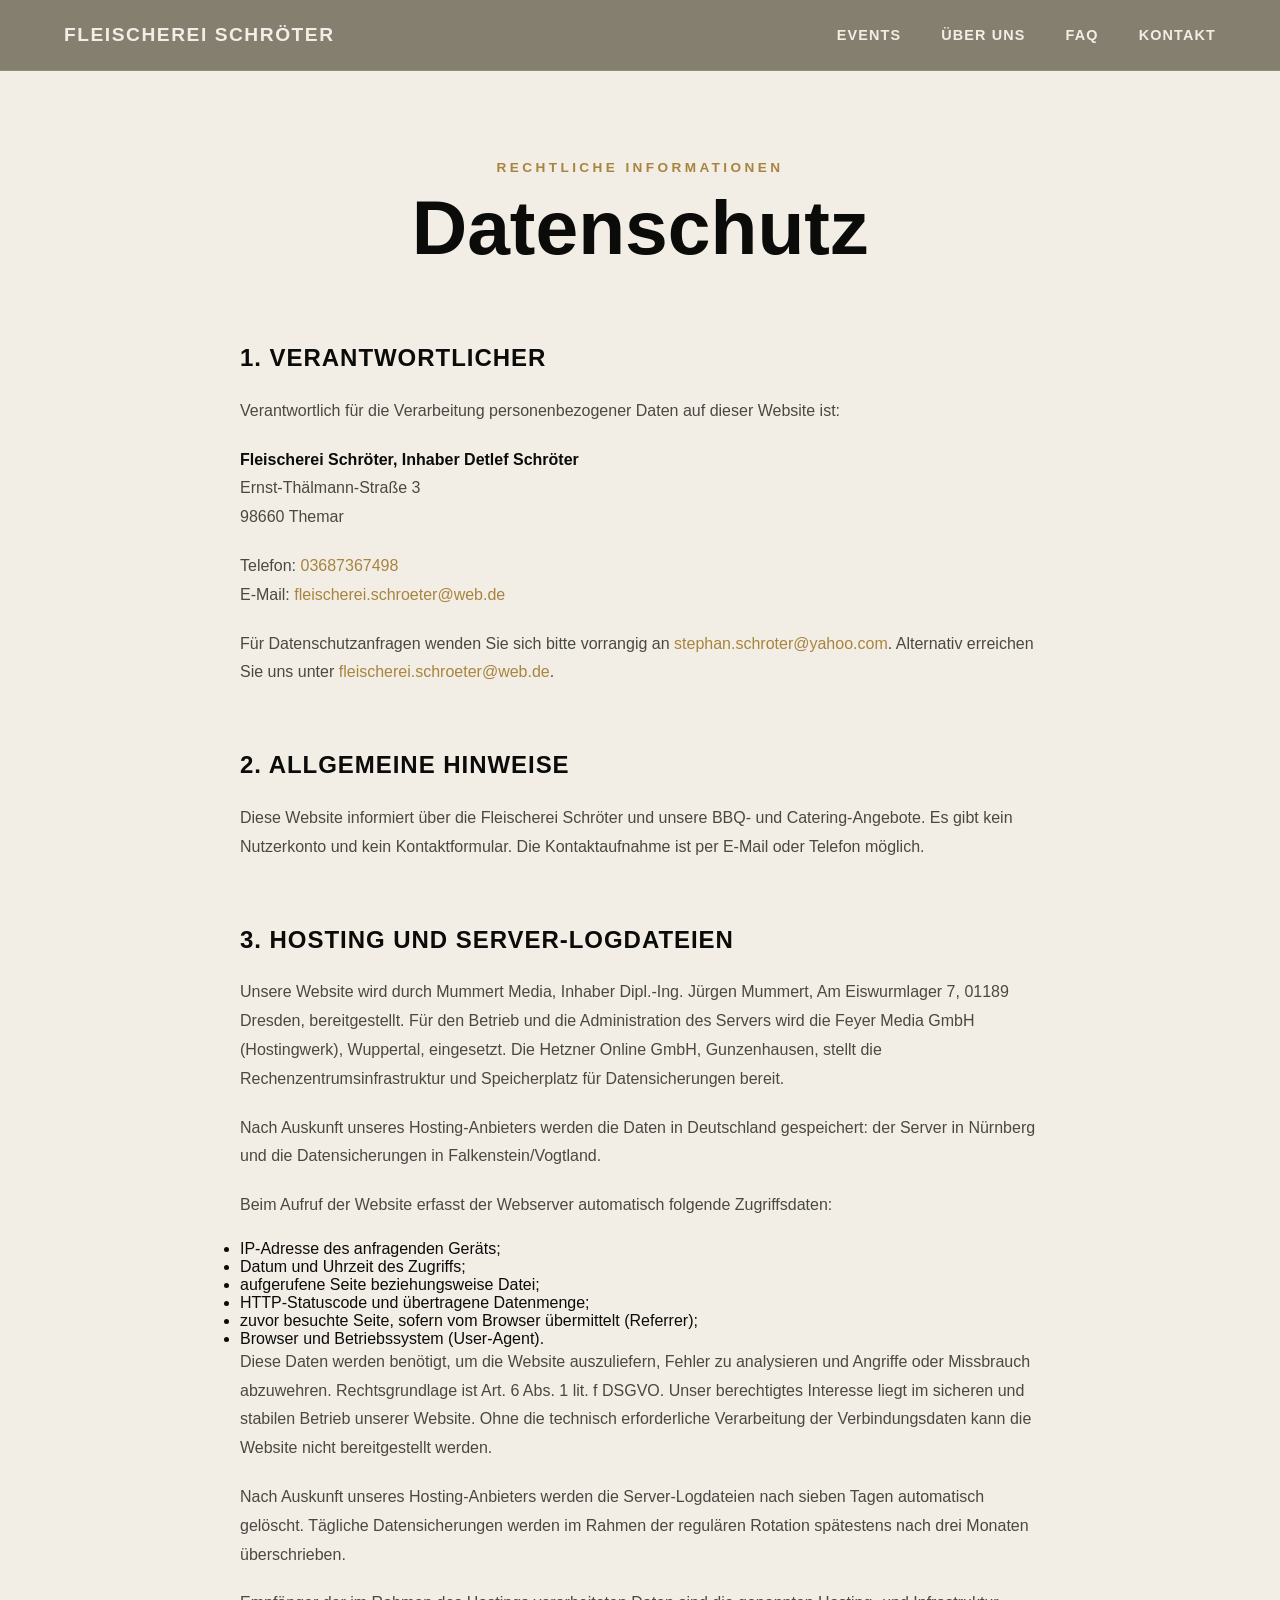
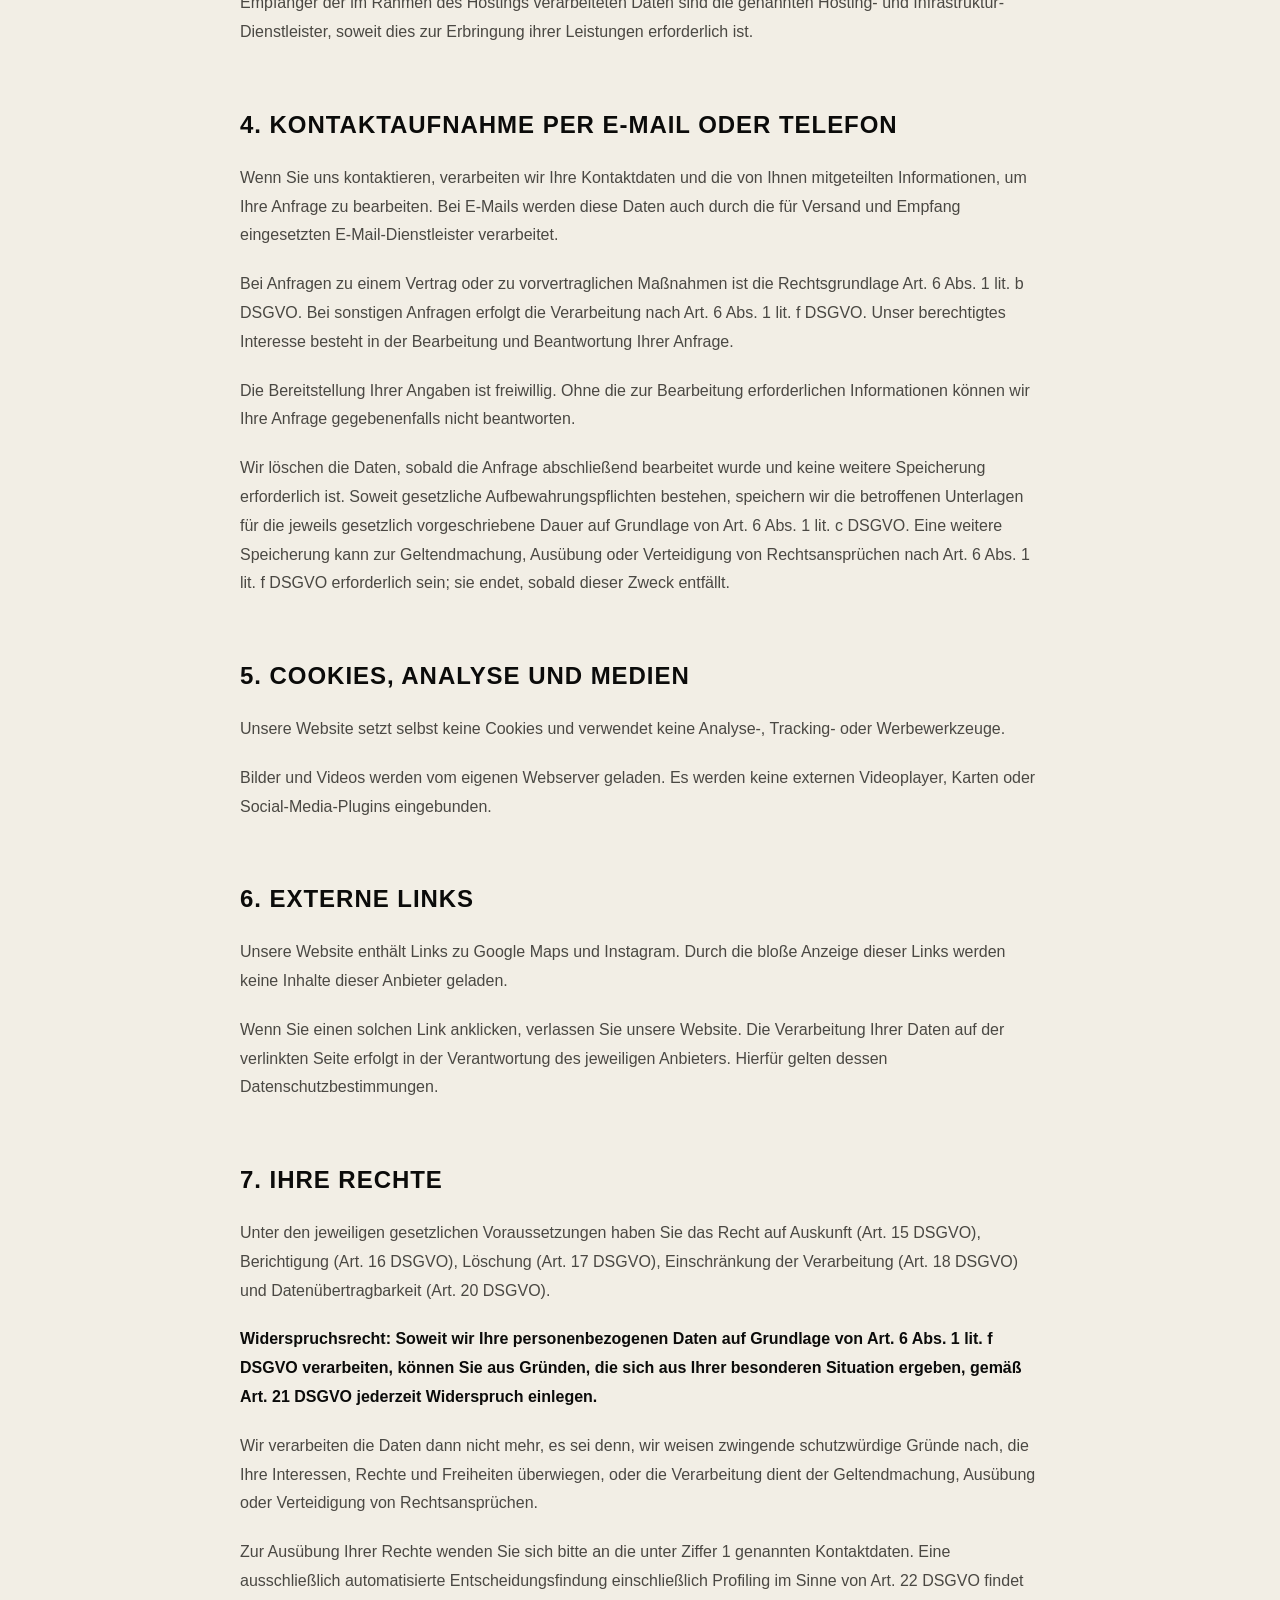
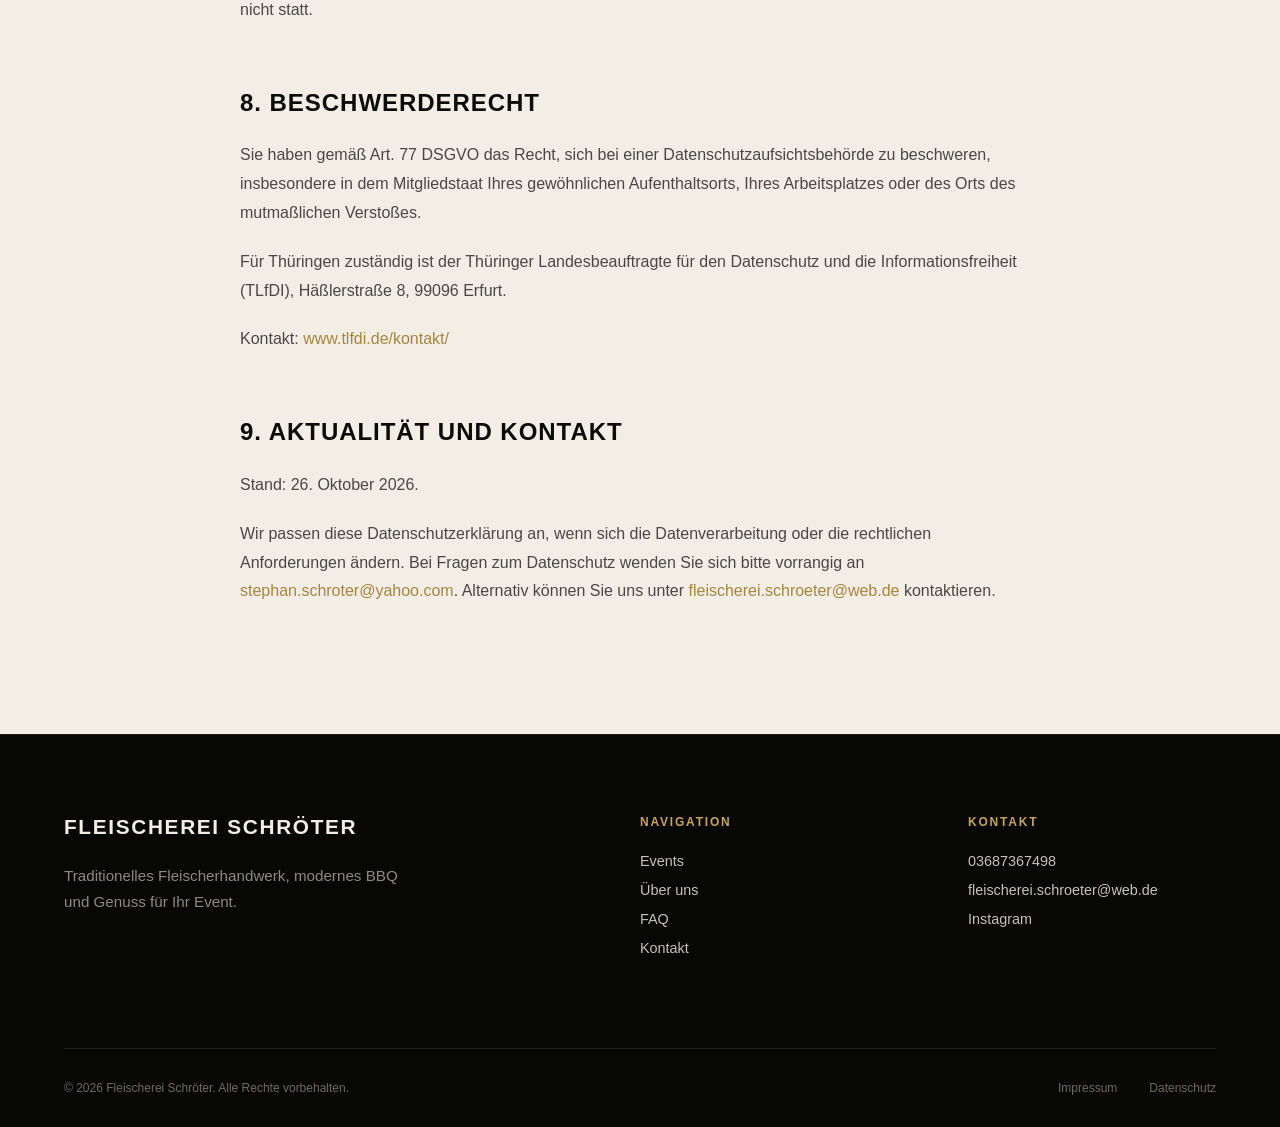
==== commit 3d447bac: "Add files via upload" ====
--- a/datenschutz.html
+++ b/datenschutz.html
@@ -4,7 +4,7 @@
 
 <head>
 
-```
+
 <meta charset="UTF-8">
 
 <meta
@@ -18,13 +18,12 @@
     rel="stylesheet"
     href="css/style.css"
 >
-```
 
 </head>
 
 <body>
 
-```
+
 <header>
 
     <nav>
@@ -95,234 +94,69 @@
 
             <div class="legal-content">
 
-
-                <section>
-
-                    <h2>
-                        1. Verantwortlicher
-                    </h2>
-
-                    <p>
-                        Verantwortlicher für die Verarbeitung
-                        personenbezogener Daten auf dieser Website ist:
-                    </p>
-
-                    <p>
-                        <strong>
-                            Detlef Schröter
-                        </strong><br>
-
-                        Fleischerei Schröter<br>
-
-                        Ernst-Thälmann-Str. 3<br>
-
-                        98660 Themar
-                    </p>
-
-                    <p>
-                        Telefon:
-                        <a href="tel:03687367498">
-                            03687367498
-                        </a>
-                        <br>
-
-                        E-Mail:
-                        <a href="mailto:fleischerei.schroeter@web.de">
-                            fleischerei.schroeter@web.de
-                        </a>
-                    </p>
-
-                </section>
-
-
-                <section>
-
-                    <h2>
-                        2. Allgemeine Hinweise
-                    </h2>
-
-                    <p>
-                        Der Schutz Ihrer persönlichen Daten ist uns
-                        wichtig. Wir behandeln Ihre personenbezogenen
-                        Daten vertraulich und entsprechend den
-                        gesetzlichen Datenschutzvorschriften sowie
-                        dieser Datenschutzerklärung.
-                    </p>
-
-                    <p>
-                        Diese Website dient der Information über die
-                        Fleischerei Schröter und unsere BBQ- und
-                        Catering-Angebote. Eine Registrierung oder ein
-                        Nutzerkonto ist auf dieser Website nicht möglich.
-                    </p>
-
-                </section>
-
-
-                <section>
-
-                    <h2>
-                        3. Hosting und Serverbetrieb
-                    </h2>
-
-                    <p>
-                        Diese Website wird durch
-                        <strong>mummert.media</strong> gehostet und
-                        technisch bereitgestellt.
-                    </p>
-
-                    <p>
-                        Im Rahmen des technischen Betriebs können
-                        personenbezogene Daten verarbeitet werden,
-                        die für die Bereitstellung, Sicherheit und
-                        Stabilität der Website erforderlich sind.
-                    </p>
-
-                    <p>
-                        Hierzu können insbesondere technische
-                        Zugriffsdaten wie IP-Adresse, Datum und Uhrzeit
-                        des Zugriffs, verwendeter Browser,
-                        Betriebssystem und weitere technische
-                        Informationen gehören.
-                    </p>
-
-                </section>
-
-
-                <section>
-
-                    <h2>
-                        4. Kontaktaufnahme
-                    </h2>
-
-                    <p>
-                        Wenn Sie uns telefonisch oder per E-Mail
-                        kontaktieren, verarbeiten wir die von Ihnen
-                        übermittelten personenbezogenen Daten, soweit
-                        dies zur Bearbeitung Ihrer Anfrage erforderlich
-                        ist.
-                    </p>
-
-                </section>
-
-
-                <section>
-
-                    <h2>
-                        5. Cookies
-                    </h2>
-
-                    <p>
-                        Diese Website verwendet nach aktuellem Stand
-                        keine Cookies zu Analyse-, Tracking- oder
-                        Werbezwecken.
-                    </p>
-
-                </section>
-
-
-                <section>
-
-                    <h2>
-                        6. Externe Links
-                    </h2>
-
-                    <p>
-                        Diese Website enthält Links zu externen
-                        Internetseiten, insbesondere zu Google Maps
-                        und Instagram.
-                    </p>
-
-                    <p>
-                        Beim Anklicken eines solchen Links verlassen
-                        Sie diese Website. Für die Verarbeitung
-                        personenbezogener Daten auf den verlinkten
-                        Internetseiten gelten die jeweiligen
-                        Datenschutzbestimmungen der dortigen Anbieter.
-                    </p>
-
-                </section>
-
-
-                <section>
-
-                    <h2>
-                        7. Ihre Rechte
-                    </h2>
-
-                    <p>
-                        Sie haben im Rahmen der gesetzlichen
-                        Voraussetzungen insbesondere folgende Rechte:
-                    </p>
-
-                    <p>
-                        Recht auf Auskunft gemäß Art. 15 DSGVO<br>
-                        Recht auf Berichtigung gemäß Art. 16 DSGVO<br>
-                        Recht auf Löschung gemäß Art. 17 DSGVO<br>
-                        Recht auf Einschränkung der Verarbeitung
-                        gemäß Art. 18 DSGVO<br>
-                        Recht auf Datenübertragbarkeit gemäß
-                        Art. 20 DSGVO<br>
-                        Recht auf Widerspruch gemäß Art. 21 DSGVO
-                    </p>
-
-                </section>
-
-
-                <section>
-
-                    <h2>
-                        8. Beschwerderecht
-                    </h2>
-
-                    <p>
-                        Sie haben das Recht, sich bei einer
-                        Datenschutzaufsichtsbehörde über die
-                        Verarbeitung Ihrer personenbezogenen Daten
-                        zu beschweren.
-                    </p>
-
-                </section>
-
-
-                <section>
-
-                    <h2>
-                        9. Aktualität dieser Datenschutzerklärung
-                    </h2>
-
-                    <p>
-                        Wir behalten uns vor, diese
-                        Datenschutzerklärung anzupassen, wenn dies
-                        aufgrund technischer Änderungen, neuer
-                        gesetzlicher Anforderungen oder Änderungen
-                        unserer Website erforderlich wird.
-                    </p>
-
-                </section>
-
-
-                <section>
-
-                    <h2>
-                        10. Kontakt zum Datenschutz
-                    </h2>
-
-                    <p>
-                        Wenn Sie Fragen zum Datenschutz auf dieser
-                        Website haben, können Sie sich jederzeit an
-                        den oben genannten Verantwortlichen wenden.
-                    </p>
-
-                    <p>
-                        E-Mail:
-                        <a href="mailto:fleischerei.schroeter@web.de">
-                            fleischerei.schroeter@web.de
-                        </a>
-                    </p>
-
-                </section>
-
+<section>
+<h2>1. Verantwortlicher</h2>
+<p>Verantwortlich für die Verarbeitung personenbezogener Daten auf dieser Website ist:</p>
+<p><strong>Fleischerei Schröter, Inhaber Detlef Schröter</strong><br>Ernst-Thälmann-Straße 3<br>98660 Themar</p>
+<p>Telefon: <a href="tel:03687367498">03687367498</a><br>E-Mail: <a href="mailto:fleischerei.schroeter@web.de">fleischerei.schroeter@web.de</a></p>
+<p>Für Datenschutzanfragen wenden Sie sich bitte vorrangig an <a href="mailto:stephan.schroter@yahoo.com">stephan.schroter@yahoo.com</a>. Alternativ erreichen Sie uns unter <a href="mailto:fleischerei.schroeter@web.de">fleischerei.schroeter@web.de</a>.</p>
+</section>
+<section>
+<h2>2. Allgemeine Hinweise</h2>
+<p>Diese Website informiert über die Fleischerei Schröter und unsere BBQ- und Catering-Angebote. Es gibt kein Nutzerkonto und kein Kontaktformular. Die Kontaktaufnahme ist per E-Mail oder Telefon möglich.</p>
+</section>
+<section>
+<h2>3. Hosting und Server-Logdateien</h2>
+<p>Unsere Website wird durch Mummert Media, Inhaber Dipl.-Ing. Jürgen Mummert, Am Eiswurmlager 7, 01189 Dresden, bereitgestellt. Für den Betrieb und die Administration des Servers wird die Feyer Media GmbH (Hostingwerk), Wuppertal, eingesetzt. Die Hetzner Online GmbH, Gunzenhausen, stellt die Rechenzentrumsinfrastruktur und Speicherplatz für Datensicherungen bereit.</p>
+<p>Nach Auskunft unseres Hosting-Anbieters werden die Daten in Deutschland gespeichert: der Server in Nürnberg und die Datensicherungen in Falkenstein/Vogtland.</p>
+<p>Beim Aufruf der Website erfasst der Webserver automatisch folgende Zugriffsdaten:</p>
+<ul>
+<li>IP-Adresse des anfragenden Geräts;</li>
+<li>Datum und Uhrzeit des Zugriffs;</li>
+<li>aufgerufene Seite beziehungsweise Datei;</li>
+<li>HTTP-Statuscode und übertragene Datenmenge;</li>
+<li>zuvor besuchte Seite, sofern vom Browser übermittelt (Referrer);</li>
+<li>Browser und Betriebssystem (User-Agent).</li>
+</ul>
+<p>Diese Daten werden benötigt, um die Website auszuliefern, Fehler zu analysieren und Angriffe oder Missbrauch abzuwehren. Rechtsgrundlage ist Art. 6 Abs. 1 lit. f DSGVO. Unser berechtigtes Interesse liegt im sicheren und stabilen Betrieb unserer Website. Ohne die technisch erforderliche Verarbeitung der Verbindungsdaten kann die Website nicht bereitgestellt werden.</p>
+<p>Nach Auskunft unseres Hosting-Anbieters werden die Server-Logdateien nach sieben Tagen automatisch gelöscht. Tägliche Datensicherungen werden im Rahmen der regulären Rotation spätestens nach drei Monaten überschrieben.</p>
+<p>Empfänger der im Rahmen des Hostings verarbeiteten Daten sind die genannten Hosting- und Infrastruktur-Dienstleister, soweit dies zur Erbringung ihrer Leistungen erforderlich ist.</p>
+</section>
+<section>
+<h2>4. Kontaktaufnahme per E-Mail oder Telefon</h2>
+<p>Wenn Sie uns kontaktieren, verarbeiten wir Ihre Kontaktdaten und die von Ihnen mitgeteilten Informationen, um Ihre Anfrage zu bearbeiten. Bei E-Mails werden diese Daten auch durch die für Versand und Empfang eingesetzten E-Mail-Dienstleister verarbeitet.</p>
+<p>Bei Anfragen zu einem Vertrag oder zu vorvertraglichen Maßnahmen ist die Rechtsgrundlage Art. 6 Abs. 1 lit. b DSGVO. Bei sonstigen Anfragen erfolgt die Verarbeitung nach Art. 6 Abs. 1 lit. f DSGVO. Unser berechtigtes Interesse besteht in der Bearbeitung und Beantwortung Ihrer Anfrage.</p>
+<p>Die Bereitstellung Ihrer Angaben ist freiwillig. Ohne die zur Bearbeitung erforderlichen Informationen können wir Ihre Anfrage gegebenenfalls nicht beantworten.</p>
+<p>Wir löschen die Daten, sobald die Anfrage abschließend bearbeitet wurde und keine weitere Speicherung erforderlich ist. Soweit gesetzliche Aufbewahrungspflichten bestehen, speichern wir die betroffenen Unterlagen für die jeweils gesetzlich vorgeschriebene Dauer auf Grundlage von Art. 6 Abs. 1 lit. c DSGVO. Eine weitere Speicherung kann zur Geltendmachung, Ausübung oder Verteidigung von Rechtsansprüchen nach Art. 6 Abs. 1 lit. f DSGVO erforderlich sein; sie endet, sobald dieser Zweck entfällt.</p>
+</section>
+<section>
+<h2>5. Cookies, Analyse und Medien</h2>
+<p>Unsere Website setzt selbst keine Cookies und verwendet keine Analyse-, Tracking- oder Werbewerkzeuge.</p>
+<p>Bilder und Videos werden vom eigenen Webserver geladen. Es werden keine externen Videoplayer, Karten oder Social-Media-Plugins eingebunden.</p>
+</section>
+<section>
+<h2>6. Externe Links</h2>
+<p>Unsere Website enthält Links zu Google Maps und Instagram. Durch die bloße Anzeige dieser Links werden keine Inhalte dieser Anbieter geladen.</p>
+<p>Wenn Sie einen solchen Link anklicken, verlassen Sie unsere Website. Die Verarbeitung Ihrer Daten auf der verlinkten Seite erfolgt in der Verantwortung des jeweiligen Anbieters. Hierfür gelten dessen Datenschutzbestimmungen.</p>
+</section>
+<section>
+<h2>7. Ihre Rechte</h2>
+<p>Unter den jeweiligen gesetzlichen Voraussetzungen haben Sie das Recht auf Auskunft (Art. 15 DSGVO), Berichtigung (Art. 16 DSGVO), Löschung (Art. 17 DSGVO), Einschränkung der Verarbeitung (Art. 18 DSGVO) und Datenübertragbarkeit (Art. 20 DSGVO).</p>
+<p><strong>Widerspruchsrecht: Soweit wir Ihre personenbezogenen Daten auf Grundlage von Art. 6 Abs. 1 lit. f DSGVO verarbeiten, können Sie aus Gründen, die sich aus Ihrer besonderen Situation ergeben, gemäß Art. 21 DSGVO jederzeit Widerspruch einlegen.</strong></p>
+<p>Wir verarbeiten die Daten dann nicht mehr, es sei denn, wir weisen zwingende schutzwürdige Gründe nach, die Ihre Interessen, Rechte und Freiheiten überwiegen, oder die Verarbeitung dient der Geltendmachung, Ausübung oder Verteidigung von Rechtsansprüchen.</p>
+<p>Zur Ausübung Ihrer Rechte wenden Sie sich bitte an die unter Ziffer 1 genannten Kontaktdaten. Eine ausschließlich automatisierte Entscheidungsfindung einschließlich Profiling im Sinne von Art. 22 DSGVO findet nicht statt.</p>
+</section>
+<section>
+<h2>8. Beschwerderecht</h2>
+<p>Sie haben gemäß Art. 77 DSGVO das Recht, sich bei einer Datenschutzaufsichtsbehörde zu beschweren, insbesondere in dem Mitgliedstaat Ihres gewöhnlichen Aufenthaltsorts, Ihres Arbeitsplatzes oder des Orts des mutmaßlichen Verstoßes.</p>
+<p>Für Thüringen zuständig ist der Thüringer Landesbeauftragte für den Datenschutz und die Informationsfreiheit (TLfDI), Häßlerstraße 8, 99096 Erfurt.</p>
+<p>Kontakt: <a href="https://www.tlfdi.de/kontakt/" target="_blank" rel="noopener noreferrer">www.tlfdi.de/kontakt/</a></p>
+</section>
+<section>
+<h2>9. Aktualität und Kontakt</h2>
+<p>Stand: 26. Oktober 2026.</p>
+<p>Wir passen diese Datenschutzerklärung an, wenn sich die Datenverarbeitung oder die rechtlichen Anforderungen ändern. Bei Fragen zum Datenschutz wenden Sie sich bitte vorrangig an <a href="mailto:stephan.schroter@yahoo.com">stephan.schroter@yahoo.com</a>. Alternativ können Sie uns unter <a href="mailto:fleischerei.schroeter@web.de">fleischerei.schroeter@web.de</a> kontaktieren.</p>
+</section>
 
             </div>
 
@@ -435,8 +269,8 @@
 
 
 <script src="js/main.js"></script>
-```
 
 </body>
 
 </html>
+
--- a/css/style.css
+++ b/css/style.css
@@ -36,9 +36,23 @@
 
     padding: 2rem;
 
-    background-image: url("../assets/background.jpg");
-    background-size: cover;
-    background-position: center;
+}
+
+.hero-video {
+    position: absolute;
+    inset: 0;
+    width: 100%;
+    height: 100%;
+    object-fit: cover;
+    z-index: 0;
+}
+
+#hero::before {
+    content: "";
+    position: absolute;
+    inset: 0;
+    background-color: rgba(11, 11, 10, 0.35);
+    z-index: 1;
 }
 
 
@@ -48,6 +62,9 @@
 
 .hero-content {
     max-width: 900px;
+    position: relative;
+    z-index: 2;
+    transform: translateY(40px);
 }
 
 .hero-eyebrow {
@@ -1068,7 +1085,7 @@
     display: grid;
     grid-template-columns: repeat(3, 1fr);
 
-    background-color: #f2eee5;
+    background-color: #000000;
     color: #0b0b0a;
 
     border: 1px solid #f2eee5;
@@ -1080,8 +1097,9 @@
 
     gap: 1.2rem;
     padding: 2rem;
-
-    color: #0b0b0a;
+    
+
+    color: #fffffe;
     text-decoration: none;
 
     transition:
@@ -1115,7 +1133,7 @@
 
     color: #a8843f;
 
-    font-size: 1.1rem;
+    font-size: 1.9rem;
 }
 
 
@@ -1128,8 +1146,8 @@
 
     color: #6b675f;
 
-    font-size: 0.7rem;
-    font-weight: 700;
+    font-size: 1.2rem;
+    font-weight: 900;
 
     text-transform: uppercase;
     letter-spacing: 0.12em;
@@ -1138,7 +1156,7 @@
 .contact-value {
     display: block;
 
-    font-size: 0.95rem;
+    font-size: 1.15rem;
     font-weight: 600;
 }
 
@@ -2414,5 +2432,17 @@
 
 }
 
-
-
+/* ========================================
+   Mobile video - Hero
+======================================== */
+@media (max-width: 768px) {
+    .hero-video {
+        object-fit: contain;
+        transform: scale(1.10);
+    }
+}
+
+
+
+
+
